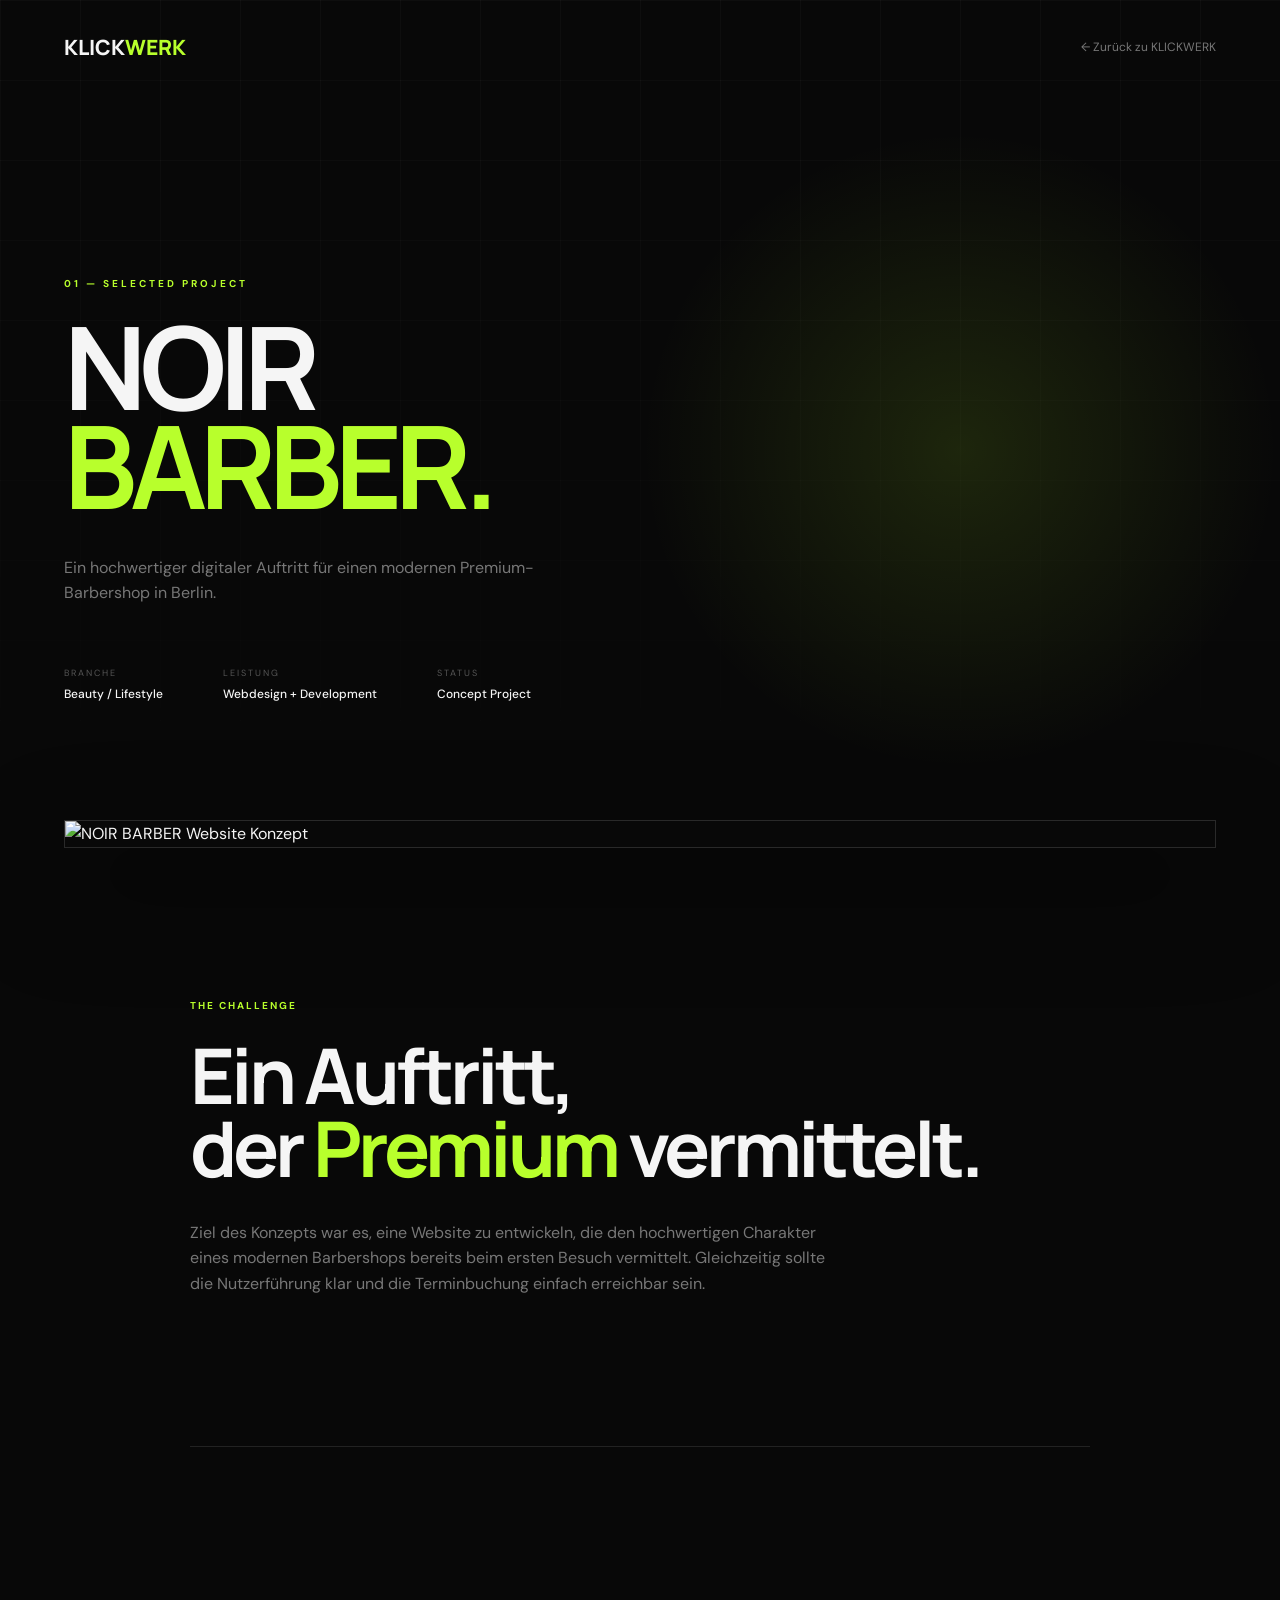
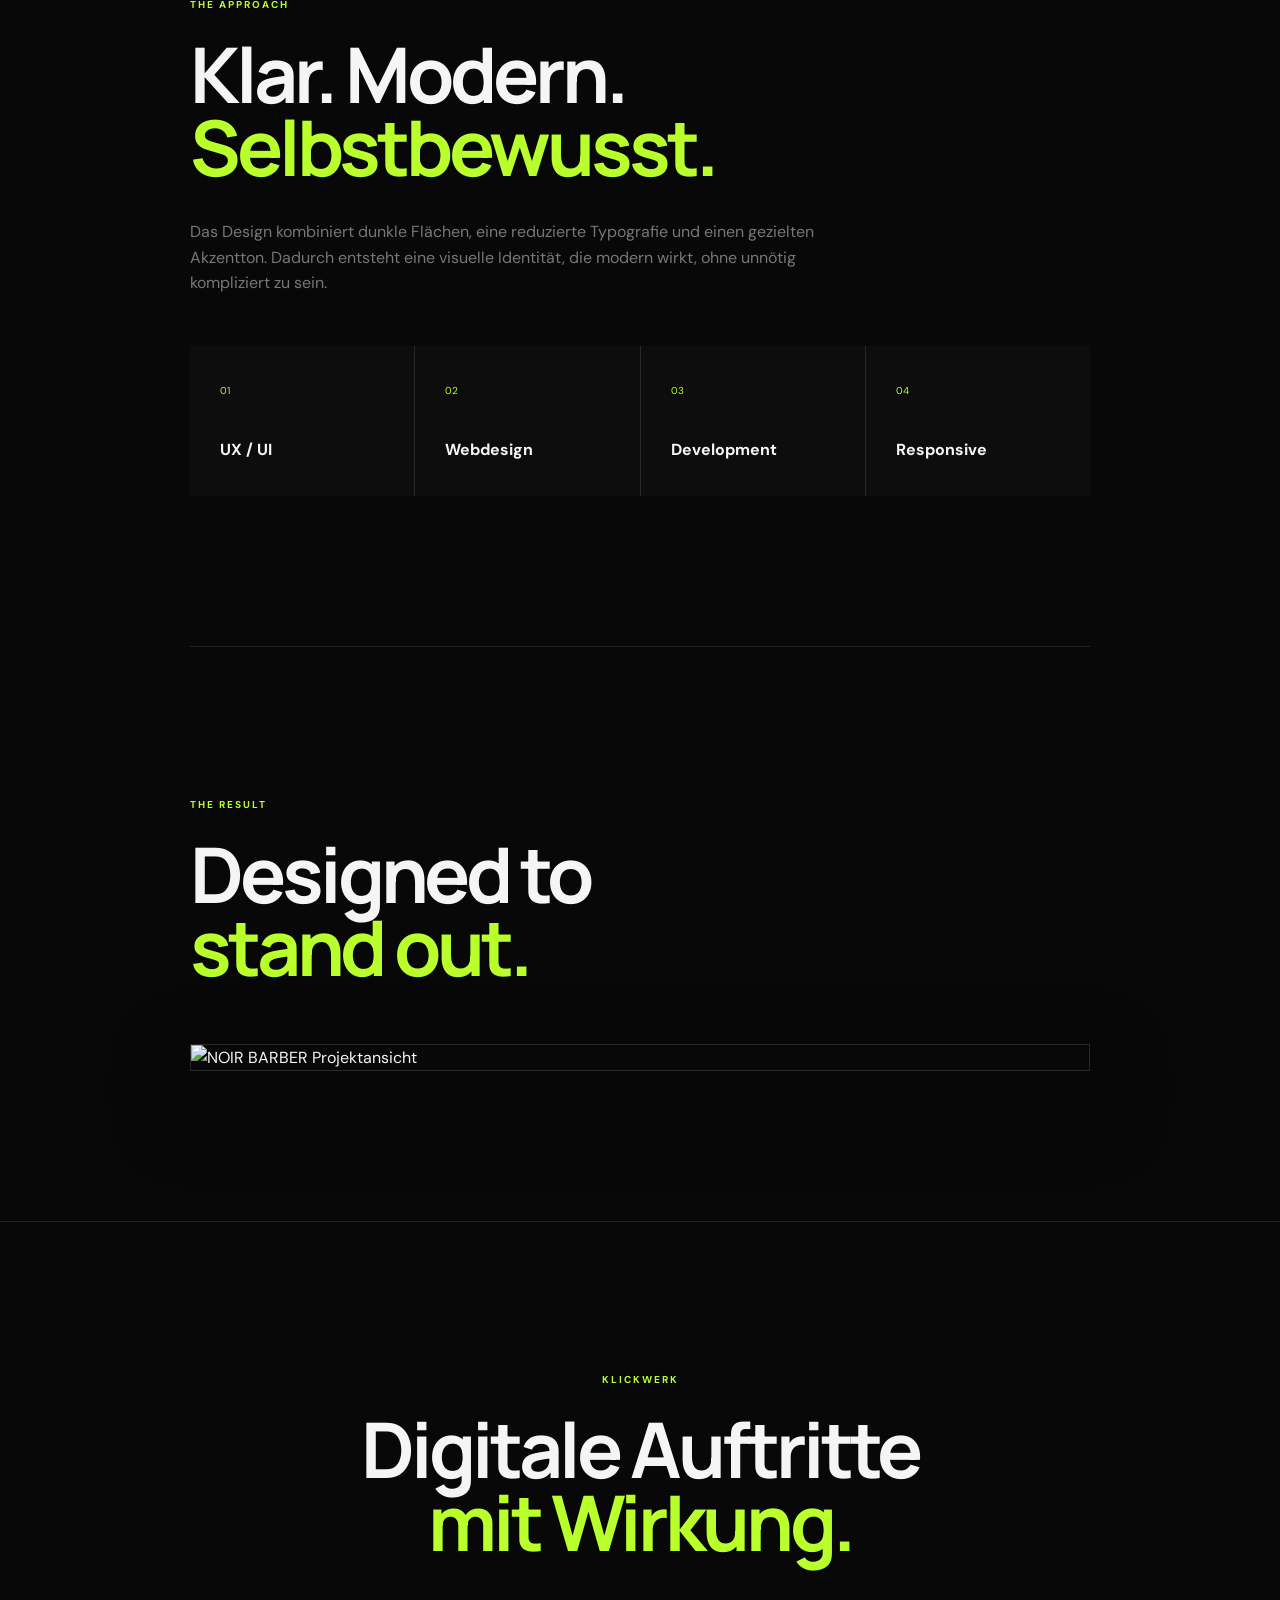
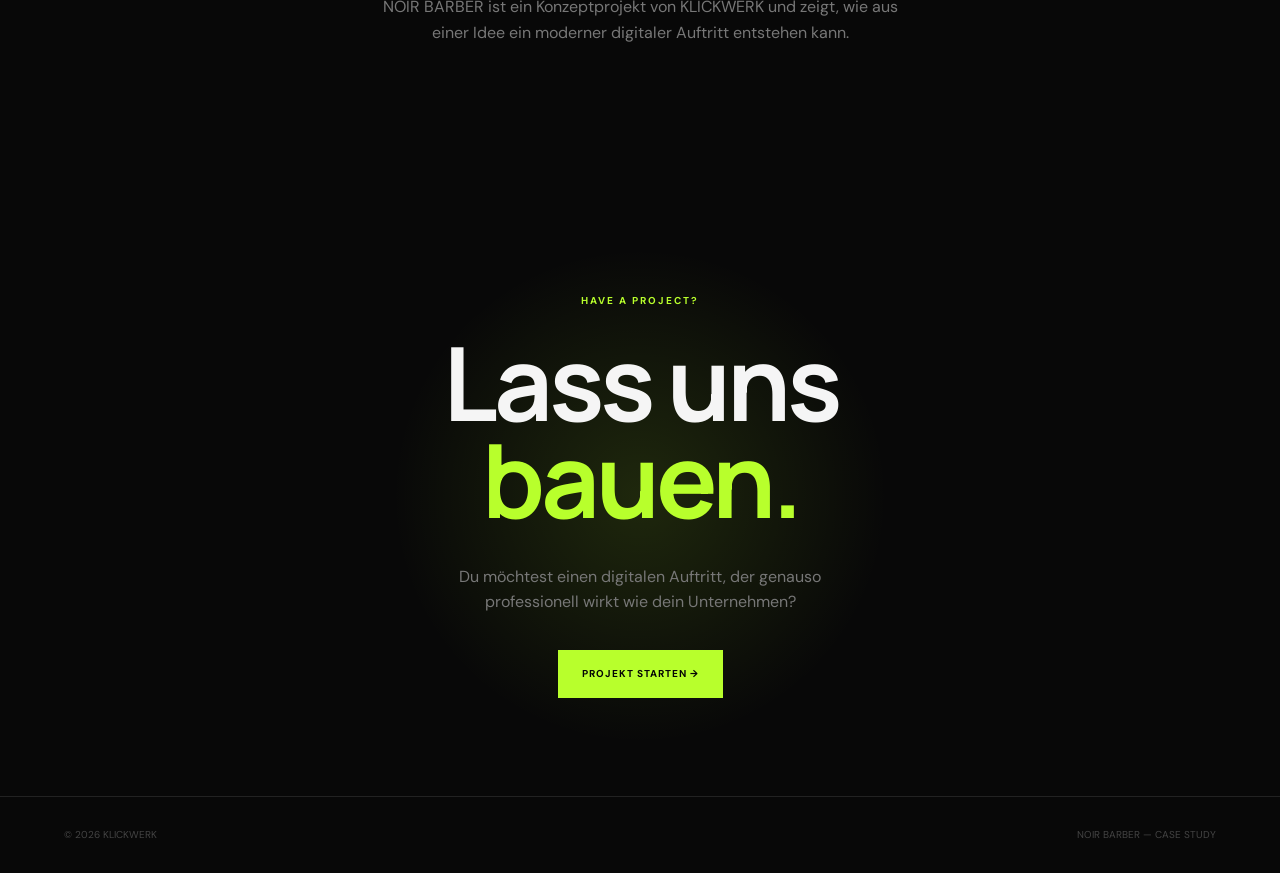
==== case-study.html @ 12999ef6 "Add files via upload" ====
<!DOCTYPE html>
<html lang="de">
<head>
    <meta charset="UTF-8">
    <meta name="viewport" content="width=device-width, initial-scale=1.0">

    <title>NOIR BARBER — KLICKWERK Case Study</title>

    <link rel="preconnect" href="https://fonts.googleapis.com">
    <link rel="preconnect" href="https://fonts.gstatic.com" crossorigin>

    <link href="https://fonts.googleapis.com/css2?family=DM+Sans:wght@400;500;600;700&family=Manrope:wght@600;700;800&display=swap" rel="stylesheet">

    <style>

        * {
            margin: 0;
            padding: 0;
            box-sizing: border-box;
        }

        html {
            scroll-behavior: smooth;
        }

        body {
            background: #080808;
            color: #f5f5f5;
            font-family: "DM Sans", sans-serif;
            line-height: 1.6;
        }

        a {
            color: inherit;
            text-decoration: none;
        }

        .container {
            width: min(1200px, 90%);
            margin: auto;
        }

        /* NAV */

        header {
            position: absolute;
            top: 0;
            width: 100%;
            z-index: 10;
        }

        nav {
            height: 95px;

            display: flex;
            justify-content: space-between;
            align-items: center;
        }

        .logo {
            font-family: "Manrope", sans-serif;
            font-size: 21px;
            font-weight: 800;
        }

        .logo span {
            color: #b8ff2c;
        }

        .back {
            color: #777;
            font-size: 12px;
            transition: .3s;
        }

        .back:hover {
            color: #b8ff2c;
        }

        /* HERO */

        .hero {
            min-height: 100vh;

            display: flex;
            align-items: center;

            background:
                radial-gradient(
                    circle at 75% 50%,
                    rgba(184,255,44,.12),
                    transparent 30%
                ),
                #080808;

            position: relative;
            overflow: hidden;
        }

        .hero-grid {
            position: absolute;
            inset: 0;

            background-image:
                linear-gradient(#ffffff07 1px, transparent 1px),
                linear-gradient(90deg, #ffffff07 1px, transparent 1px);

            background-size: 80px 80px;

            mask-image: linear-gradient(
                to bottom,
                black,
                transparent
            );
        }

        .hero-content {
            position: relative;
            z-index: 2;
            padding-top: 80px;
        }

        .label {
            color: #b8ff2c;
            font-size: 10px;
            font-weight: 700;
            letter-spacing: 3px;
            margin-bottom: 25px;
        }

        h1 {
            font-family: "Manrope", sans-serif;

            font-size: clamp(65px, 9vw, 130px);
            line-height: .86;
            letter-spacing: -7px;

            max-width: 900px;
        }

        h1 span {
            color: #b8ff2c;
        }

        .intro {
            max-width: 520px;

            color: #777;

            font-size: 16px;

            margin-top: 40px;
        }

        .hero-meta {
            display: flex;
            gap: 60px;

            margin-top: 60px;
        }

        .meta {
            display: flex;
            flex-direction: column;
        }

        .meta small {
            color: #555;
            font-size: 9px;
            letter-spacing: 2px;
        }

        .meta strong {
            margin-top: 5px;
            font-size: 12px;
            font-weight: 500;
        }

        /* MAIN IMAGE */

        .main-image {
            width: min(1200px, 90%);

            margin: -80px auto 0;

            position: relative;
            z-index: 5;
        }

        .main-image img {
            display: block;

            width: 100%;

            border: 1px solid #292929;

            box-shadow:
                0 40px 100px rgba(0,0,0,.7);
        }

        /* CONTENT */

        .content {
            width: min(900px, 90%);
            margin: auto;
        }

        .block {
            padding: 150px 0;

            border-bottom: 1px solid #222;
        }

        .block-label {
            color: #b8ff2c;

            font-size: 10px;
            font-weight: 700;

            letter-spacing: 2px;

            margin-bottom: 25px;
        }

        h2 {
            font-family: "Manrope", sans-serif;

            font-size: clamp(45px, 6vw, 80px);

            line-height: .95;

            letter-spacing: -4px;

            margin-bottom: 35px;
        }

        h2 span {
            color: #b8ff2c;
        }

        .block p {
            color: #777;

            max-width: 650px;

            font-size: 16px;
        }

        /* SERVICES */

        .services {
            display: grid;

            grid-template-columns:
                repeat(4, 1fr);

            gap: 1px;

            background: #292929;

            margin-top: 50px;
        }

        .service {
            background: #0d0d0d;

            padding: 30px;

            min-height: 150px;
        }

        .service span {
            color: #b8ff2c;

            font-size: 10px;
        }

        .service h3 {
            margin-top: 35px;

            font-size: 16px;
        }

        /* SCREENSHOTS */

        .screens {
            padding: 150px 0;
        }

        .screens img {
            display: block;

            width: 100%;

            margin-top: 60px;

            border: 1px solid #292929;

            box-shadow:
                0 30px 80px rgba(0,0,0,.5);
        }

        /* RESULT */

        .result {
            padding: 150px 0;

            text-align: center;

            border-top: 1px solid #222;
        }

        .result h2 {
            max-width: 850px;

            margin: 0 auto 35px;
        }

        .result p {
            color: #777;

            max-width: 550px;

            margin: auto;
        }

        /* CTA */

        .cta {
            min-height: 600px;

            display: flex;
            align-items: center;
            justify-content: center;

            text-align: center;

            position: relative;
            overflow: hidden;

            background:
                radial-gradient(
                    circle,
                    rgba(184,255,44,.13),
                    transparent 35%
                );
        }

        .cta h2 {
            font-size: clamp(60px, 8vw, 110px);
        }

        .cta p {
            color: #777;

            max-width: 450px;

            margin: 25px auto 35px;
        }

        .button {
            display: inline-block;

            padding: 16px 24px;

            background: #b8ff2c;

            color: #050505;

            font-size: 10px;

            font-weight: 700;

            letter-spacing: 1px;

            text-transform: uppercase;

            transition: .3s;
        }

        .button:hover {
            transform: translateY(-3px);

            box-shadow:
                0 15px 40px rgba(184,255,44,.15);
        }

        /* FOOTER */

        footer {
            border-top: 1px solid #222;

            padding: 30px 0;

            color: #444;

            font-size: 10px;
        }

        .footer-inner {
            width: min(1200px, 90%);
            margin: auto;

            display: flex;
            justify-content: space-between;
        }

        /* MOBILE */

        @media (max-width: 700px) {

            .hero {
                min-height: 850px;
            }

            h1 {
                font-size: 60px;
                letter-spacing: -4px;
            }

            .hero-meta {
                gap: 25px;
                flex-wrap: wrap;
            }

            .services {
                grid-template-columns: 1fr 1fr;
            }

            .block,
            .screens,
            .result {
                padding: 100px 0;
            }

            .footer-inner {
                flex-direction: column;
                gap: 10px;
            }
        }

    </style>
</head>


<body>

<header>

    <div class="container">

        <nav>

            <a href="../../website/index.html" class="logo">
                KLICK<span>WERK</span>
            </a>

            <a href="../../website/index.html" class="back">
                ← Zurück zu KLICKWERK
            </a>

        </nav>

    </div>

</header>


<main>


    <!-- HERO -->

    <section class="hero">

        <div class="hero-grid"></div>

        <div class="container hero-content">

            <div class="label">
                01 — SELECTED PROJECT
            </div>

            <h1>
                NOIR<br>
                <span>BARBER.</span>
            </h1>

            <p class="intro">
                Ein hochwertiger digitaler Auftritt für einen
                modernen Premium-Barbershop in Berlin.
            </p>


            <div class="hero-meta">

                <div class="meta">
                    <small>BRANCHE</small>
                    <strong>Beauty / Lifestyle</strong>
                </div>

                <div class="meta">
                    <small>LEISTUNG</small>
                    <strong>Webdesign + Development</strong>
                </div>

                <div class="meta">
                    <small>STATUS</small>
                    <strong>Concept Project</strong>
                </div>

            </div>

        </div>

    </section>


    <!-- MAIN SCREENSHOT -->

    <div class="main-image">

        <img
            src="screenshots/hero.png"
            alt="NOIR BARBER Website Konzept"
        >

    </div>


    <!-- CHALLENGE -->

    <section class="content">

        <div class="block">

            <div class="block-label">
                THE CHALLENGE
            </div>

            <h2>
                Ein Auftritt,<br>
                der <span>Premium</span> vermittelt.
            </h2>

            <p>
                Ziel des Konzepts war es, eine Website zu entwickeln,
                die den hochwertigen Charakter eines modernen
                Barbershops bereits beim ersten Besuch vermittelt.
                Gleichzeitig sollte die Nutzerführung klar und
                die Terminbuchung einfach erreichbar sein.
            </p>

        </div>


        <!-- APPROACH -->

        <div class="block">

            <div class="block-label">
                THE APPROACH
            </div>

            <h2>
                Klar. Modern.<br>
                <span>Selbstbewusst.</span>
            </h2>

            <p>
                Das Design kombiniert dunkle Flächen,
                eine reduzierte Typografie und einen
                gezielten Akzentton. Dadurch entsteht eine
                visuelle Identität, die modern wirkt, ohne
                unnötig kompliziert zu sein.
            </p>


            <div class="services">

                <div class="service">
                    <span>01</span>
                    <h3>UX / UI</h3>
                </div>

                <div class="service">
                    <span>02</span>
                    <h3>Webdesign</h3>
                </div>

                <div class="service">
                    <span>03</span>
                    <h3>Development</h3>
                </div>

                <div class="service">
                    <span>04</span>
                    <h3>Responsive</h3>
                </div>

            </div>

        </div>

    </section>


    <!-- SECOND SCREENSHOT -->

    <section class="screens content">

        <div class="block-label">
            THE RESULT
        </div>

        <h2>
            Designed to<br>
            <span>stand out.</span>
        </h2>

        <img
            src="screenshots/noir-project.png"
            alt="NOIR BARBER Projektansicht"
        >

    </section>


    <!-- RESULT -->

    <section class="result">

        <div class="content">

            <div class="block-label">
                KLICKWERK
            </div>

            <h2>
                Digitale Auftritte<br>
                <span>mit Wirkung.</span>
            </h2>

            <p>
                NOIR BARBER ist ein Konzeptprojekt von KLICKWERK
                und zeigt, wie aus einer Idee ein moderner
                digitaler Auftritt entstehen kann.
            </p>

        </div>

    </section>


    <!-- CTA -->

    <section class="cta">

        <div>

            <div class="block-label">
                HAVE A PROJECT?
            </div>

            <h2>
                Lass uns<br>
                <span>bauen.</span>
            </h2>

            <p>
                Du möchtest einen digitalen Auftritt,
                der genauso professionell wirkt wie dein Unternehmen?
            </p>

            <a
                href="mailto:hallo@klickwerk.de"
                class="button"
            >
                Projekt starten →
            </a>

        </div>

    </section>


</main>


<footer>

    <div class="footer-inner">

        <span>© 2026 KLICKWERK</span>

        <span>NOIR BARBER — CASE STUDY</span>

    </div>

</footer>


</body>
</html>
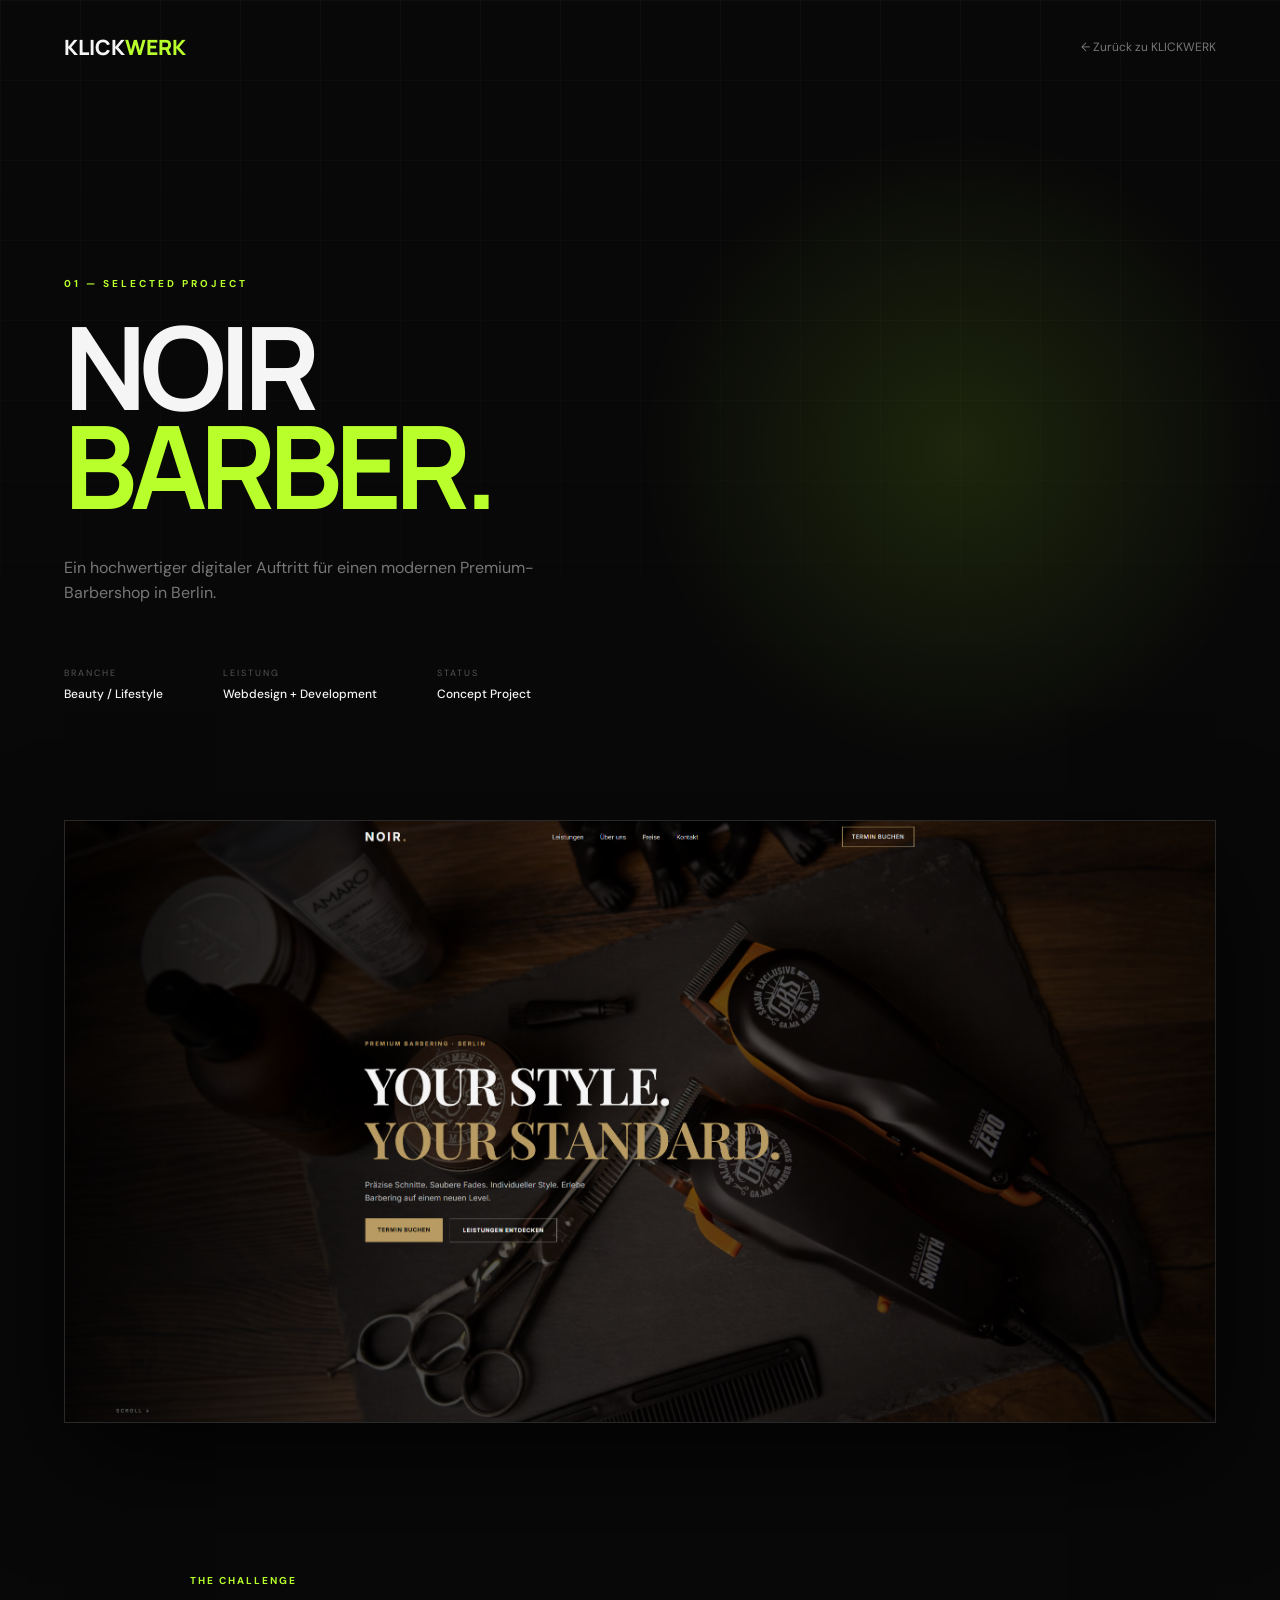
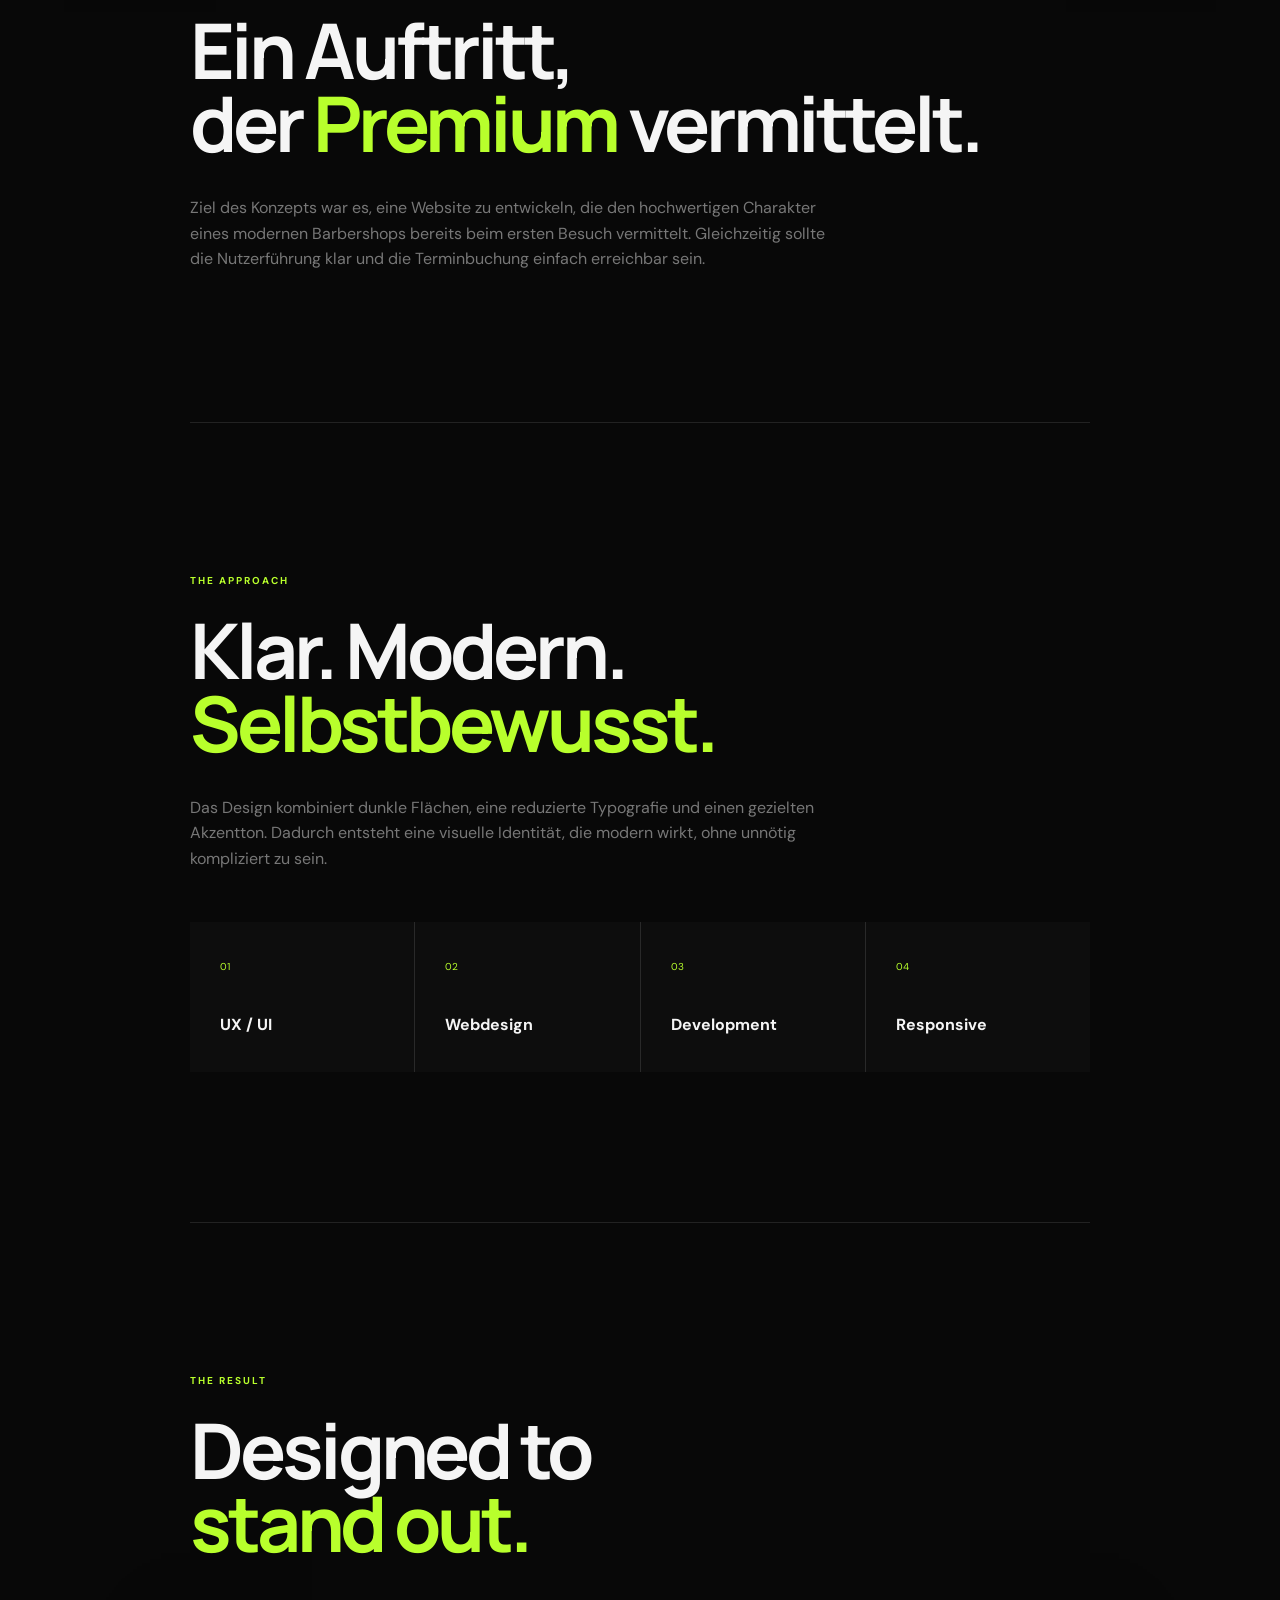
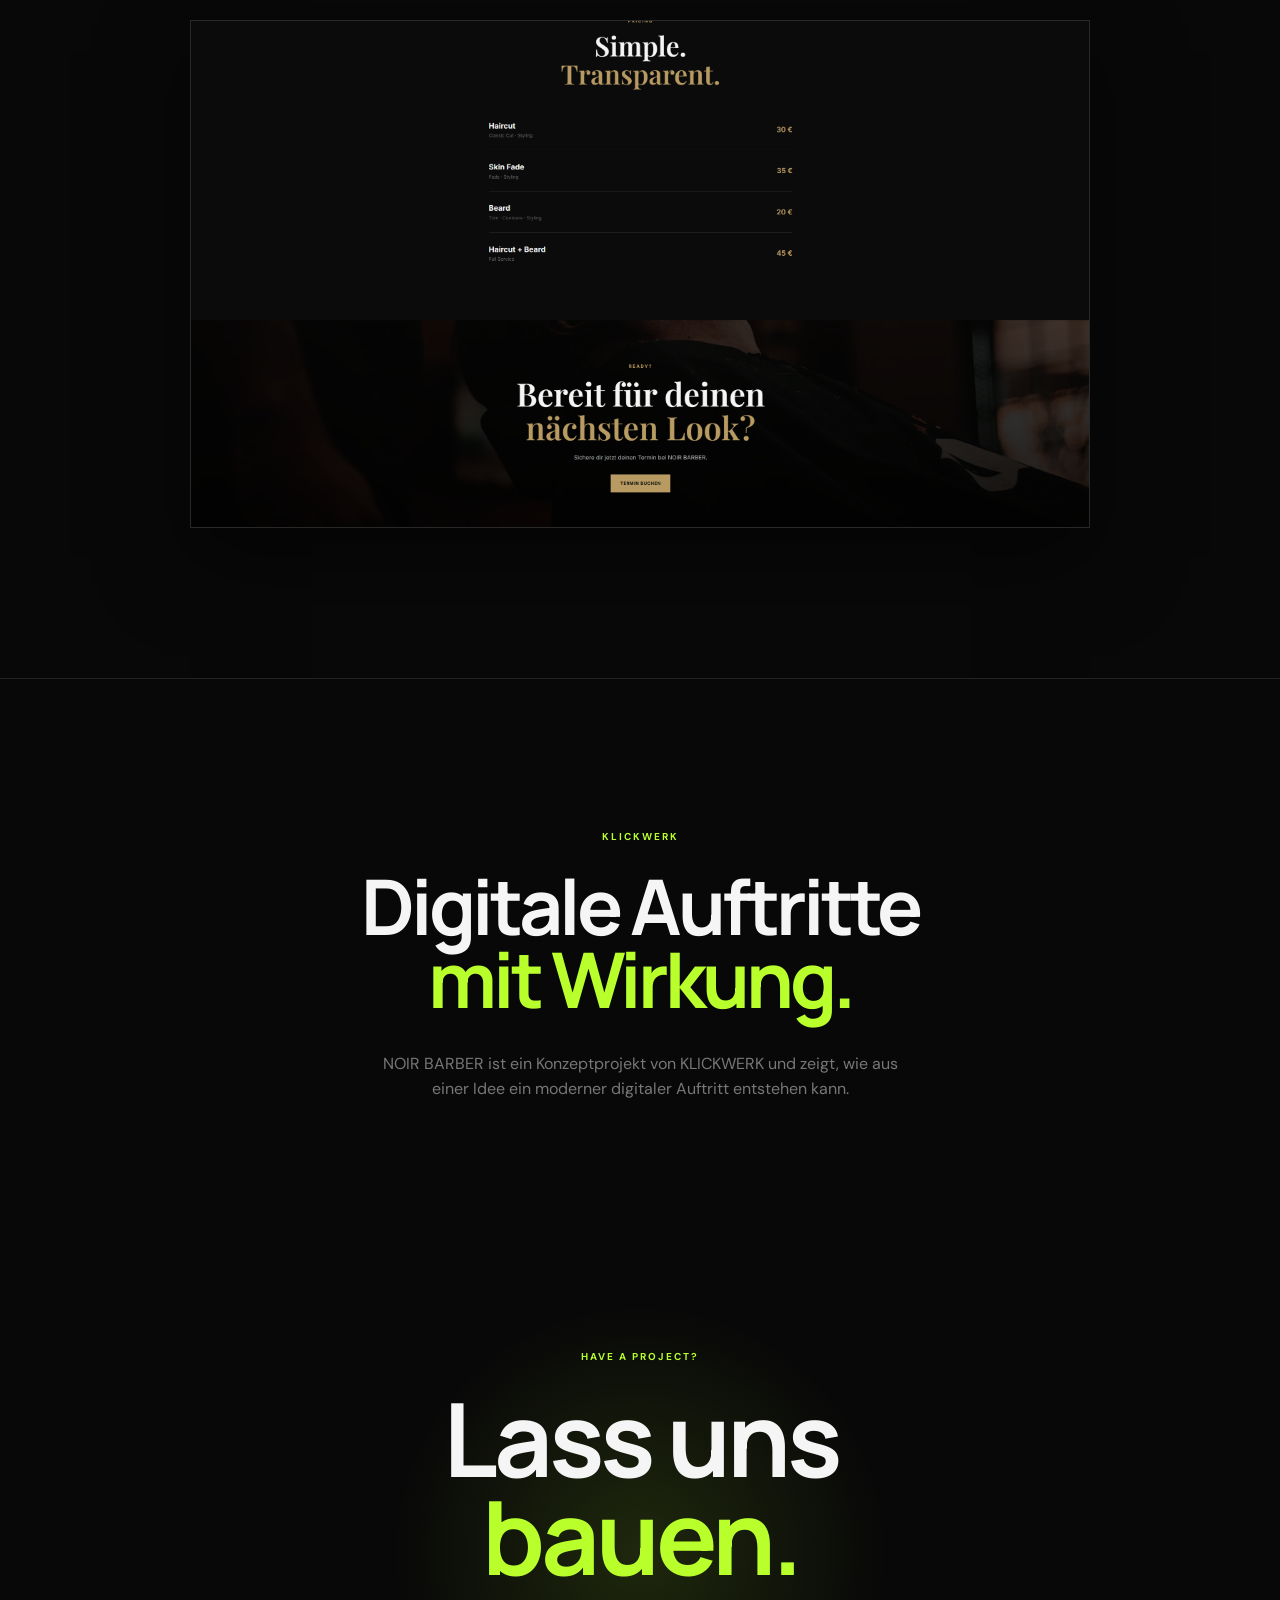
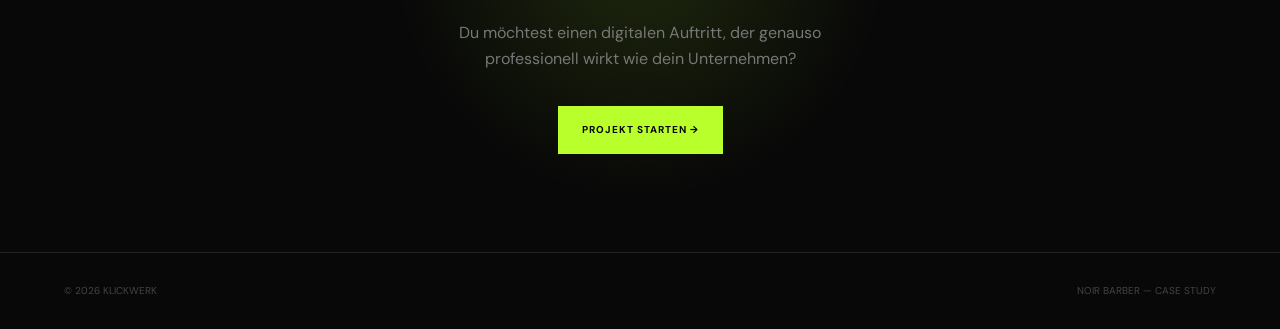
==== commit 59c6035c: "Update case-study.html" ====
--- a/case-study.html
+++ b/case-study.html
@@ -521,7 +521,7 @@
     <div class="main-image">
 
         <img
-            src="screenshots/hero.png"
+            src="hero.png"
             alt="NOIR BARBER Website Konzept"
         >
 
@@ -619,7 +619,7 @@
         </h2>
 
         <img
-            src="screenshots/noir-project.png"
+            src="noir-project.png"
             alt="NOIR BARBER Projektansicht"
         >
 
@@ -701,4 +701,4 @@
 
 
 </body>
-</html>+</html>
